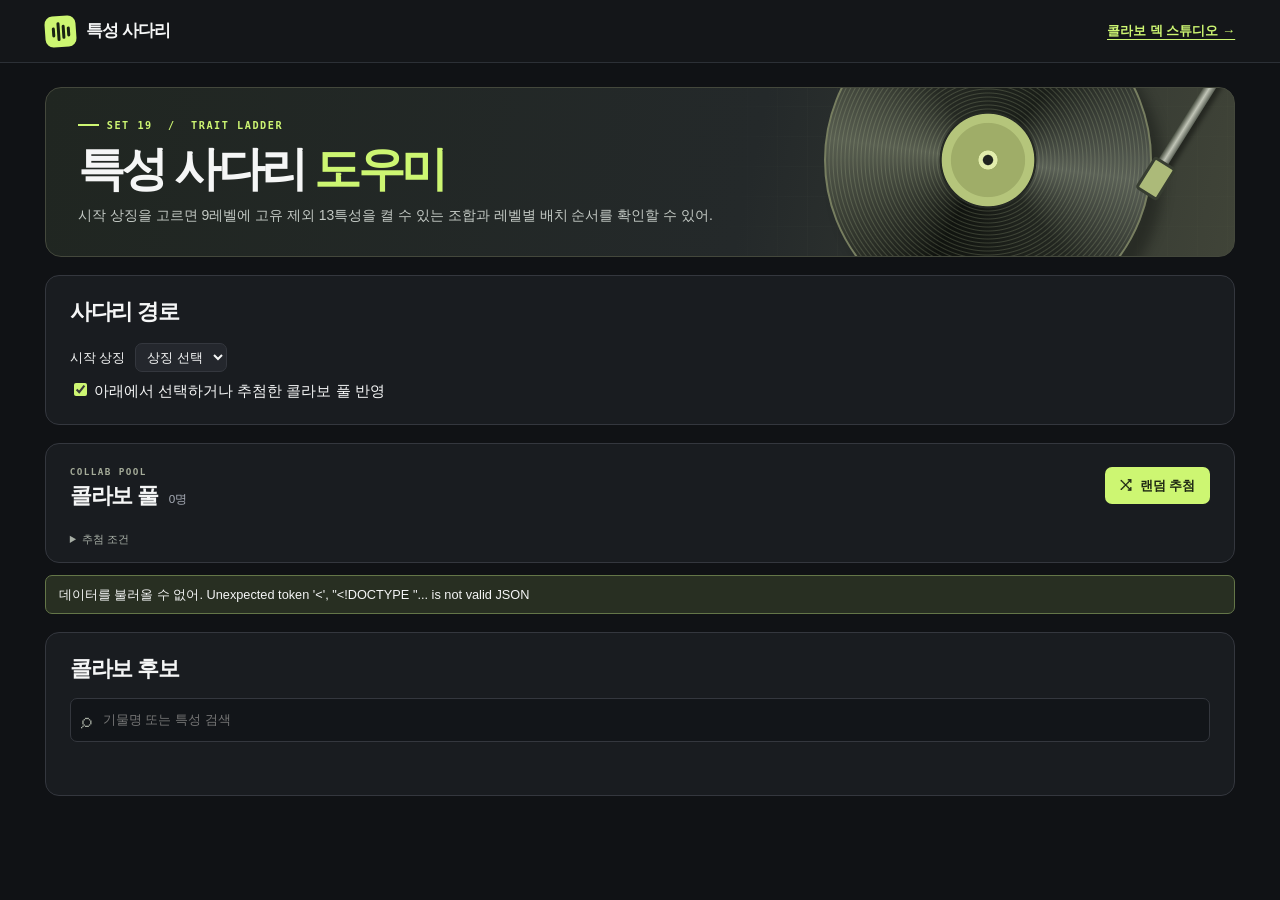
==== ladder.html @ f8aaf2e4 "Add standalone trait ladder planner and team code copying" ====
<!doctype html>
<html lang="ko" data-backend="server" data-page="ladder">
<head>
  <meta charset="utf-8">
  <meta name="viewport" content="width=device-width,initial-scale=1">
  <meta name="color-scheme" content="dark">
  <title>특성 사다리 도우미 · TFT</title>
  <link rel="stylesheet" href="./style.css">
  <script src="./ui.js" defer></script>
</head>
<body>
<header><nav class="wrap nav" aria-label="도구 이동"><div class="brand"><i class="brandmark" aria-hidden="true"><b></b><b></b><b></b><b></b></i>특성 사다리</div><a href="./index.html">콜라보 덱 스튜디오 →</a></nav></header>
<main class="wrap">
  <section class="hero">
    <div class="art" aria-hidden="true"><div class="record"></div><div class="arm"></div></div>
    <div class="hero-copy"><div class="eyebrow"><i></i> SET 19 &nbsp;/&nbsp; TRAIT LADDER</div><h1>특성 사다리 <em>도우미</em></h1><p>시작 상징을 고르면 9레벨에 고유 제외 13특성을 켤 수 있는 조합과 레벨별 배치 순서를 확인할 수 있어.</p></div>
  </section>
  <section class="panel ladder" aria-labelledby="route-heading">
    <div class="heading"><h2 id="route-heading">사다리 경로</h2></div>
    <label class="control" for="ladder-emblem">시작 상징 <select id="ladder-emblem"><option value="">상징 선택</option></select></label>
    <label><input type="checkbox" id="ladder-collab" checked> 아래에서 선택하거나 추첨한 콜라보 풀 반영</label>
    <div id="ladder-guide" aria-live="polite"></div>
  </section>
  <section class="panel pool">
    <div class="heading"><div><span class="overline">COLLAB POOL</span><h2>콜라보 풀 <small id="pool-count">0명</small></h2></div><button id="random" class="lime"><span aria-hidden="true">⤨</span> 랜덤 추첨</button></div>
    <div id="picks"></div>
    <details class="rules"><summary>추첨 조건</summary><p>1코스트 2명, 2·3코스트 각 1명, 4·5코스트 중 한 명 또는 각각 한 명을 뽑아. 해금 기물을 제외하고, 기본 특성이 2개인 기물끼리 특성이 겹치지 않는 조합이야.</p></details>
  </section>
  <div id="feedback" role="status" aria-live="polite"></div>
  <div class="workspace">
    <section class="panel library">
      <div class="heading"><h2>콜라보 후보</h2></div>
      <label class="search"><span aria-hidden="true">⌕</span><input id="search" type="search" placeholder="기물명 또는 특성 검색" aria-label="기물명 또는 특성 검색"></label>
      <div class="filters" id="costs" aria-label="코스트 필터"></div>
      <div class="sub"><span id="library-hint"></span></div>
      <div id="roster" class="roster"></div>
    </section>
  </div>
</main></body></html>
---- style.css ----
﻿:root{--bg:#101215;--panel:#191c20;--edge:#34373e;--soft:#a8adb7;--lime:#cdf672;--text:#f5f6f6;font:15px/1.5 "Inter","Malgun Gothic","맑은 고딕",sans-serif;color:var(--text);background:var(--bg)}
*{box-sizing:border-box}body{margin:0}button,input,select{font:inherit}button,select,summary{cursor:pointer}button,input,select{color:inherit}button,select,input[type=search],input[type=number]{background:#24272d;border:1px solid var(--edge);border-radius:7px}button{padding:.43rem .75rem;font-weight:650}button:hover:not(:disabled){border-color:#848d75}button:disabled{opacity:.48;cursor:default}button:focus-visible,input:focus-visible,summary:focus-visible,select:focus-visible{outline:2px solid var(--lime);outline-offset:3px}.wrap{width:min(1380px,calc(100% - 7vw));margin:auto}[hidden]{display:none!important}
header{border-bottom:1px solid #2c3036;background:#141619}.nav{height:62px;display:flex;align-items:center;justify-content:space-between}.brand{display:flex;align-items:center;gap:10px;font-size:1.13rem;font-weight:850;letter-spacing:-.05em}.brandmark{background:var(--lime);width:31px;height:31px;border-radius:8px;display:flex;gap:2px;align-items:center;justify-content:center;transform:rotate(-4deg)}.brandmark b{height:10px;width:3px;background:#192313;border-radius:3px}.brandmark b:nth-child(2){height:19px}.brandmark b:nth-child(3){height:14px}.nav>span,.overline,.eyebrow,.wave{font-family:"IBM Plex Mono",Consolas,monospace}.nav>span{font-size:.7rem;letter-spacing:.09em;color:var(--soft)}.nav>span b{margin:0 5px;color:var(--lime)}
.hero{position:relative;isolation:isolate;overflow:hidden;margin:24px 0 18px;border:1px solid #44483c;border-radius:16px;min-height:170px;display:flex;align-items:center;background:linear-gradient(102deg,#202621,#24292a 59%,#404438)}.hero-copy{padding:24px 32px}.eyebrow,.overline{font-size:.68rem;letter-spacing:.15em;font-weight:700}.eyebrow{color:var(--lime);display:flex;align-items:center;gap:8px}.eyebrow i{width:21px;height:2px;background:var(--lime)}h1,h2,h3,p{margin:0}h1{font-size:clamp(2rem,3.7vw,3.6rem);line-height:1.28;letter-spacing:-.075em;font-weight:900;margin:6px 0}h1 em{color:var(--lime);font-style:normal}.hero p{font-size:.93rem;color:#c3c9c4}.art{z-index:-1;position:absolute;right:0;top:0;width:46%;height:100%;overflow:hidden;background:repeating-linear-gradient(90deg,transparent 0 29px,#c1c99b0a 30px),repeating-linear-gradient(0deg,transparent 0 29px,#c1c99b0a 30px);mask-image:linear-gradient(90deg,transparent,#000 20%)}.record{position:absolute;right:15%;top:-55%;width:328px;aspect-ratio:1;border-radius:50%;border:2px solid #777e60;box-shadow:12px 14px 12px #10120e66;background:radial-gradient(circle,#20241f 0 2%,#e2edac 2.5% 4%,#9fad68 4.3% 16%,#b5c57b 16.4% 20%,#262a24 20.4% 21%,transparent 21.3%),repeating-radial-gradient(circle,transparent 0 2px,#b9c59a38 3px,transparent 4px),conic-gradient(from 40deg,#191d18,#5a6056 16%,#222620 28%,#10130f 47%,#585e50 66%,#242822 79%,#191d18)}.arm{position:absolute;right:8%;top:-30px;height:140px;width:11px;border-radius:8px;background:linear-gradient(90deg,#484e41,#c1c5b7,#5d6358);transform:rotate(32deg);box-shadow:5px 4px 4px #0006}.arm:after{content:"";position:absolute;bottom:-7px;left:-5px;width:20px;height:32px;background:#acba79;border:3px solid #373d31;border-radius:4px}
.panel{background:var(--panel);border:1px solid var(--edge);border-radius:14px;padding:21px 24px}.heading,.section-title,.sub,.control,.inventory-row,.team-row,.pick,.synergy{display:flex;align-items:center;justify-content:space-between;gap:10px}.overline{color:#a5ac99;font-size:.62rem}.heading h2{font-size:1.45rem;letter-spacing:-.055em;line-height:1.4}.heading small,.section-title small,summary small{color:var(--soft);font-size:.78rem;font-weight:500;letter-spacing:0}.heading h2 small{margin-left:6px}.lime{background:var(--lime);color:#1e2714;border:0;font-size:.85rem;padding:.62rem .98rem}.lime:hover:not(:disabled){background:#e0ffac}.lime span{margin-right:4px}.pool{padding-top:15px;padding-bottom:14px}#picks{display:flex;gap:8px;flex-wrap:wrap;margin-top:12px}.pick{padding:3px 8px 3px 3px;gap:7px;background:#272d25;font-size:.8rem}.pick img{width:31px;height:31px;border-radius:4px;object-fit:cover}.pick b{color:var(--soft)}.empty-picks{border:1px dashed #444941;border-radius:7px;color:#abb1a6;width:100%;padding:9px 13px;font-size:.83rem}.rules{margin-top:7px;font-size:.74rem;color:#a7aea5}.rules p{padding-top:5px}.workspace{display:grid;gap:18px;grid-template-columns:minmax(0,1fr);align-items:start;margin:18px 0 40px}.tabs{display:flex;padding:3px;border-radius:8px;background:#111316;border:1px solid #2c3035;margin:14px 0}.tabs button{flex:1;background:none;border:1px solid transparent;color:#aeb3bb;font-size:.87rem}.tabs button[aria-pressed=true]{background:#32363a;color:#f3f6eb;border-color:#474c4d}.search{display:flex;border:1px solid var(--edge);border-radius:7px;background:#121519;align-items:center;gap:8px;padding:5px 10px}.search span{font-size:1.4rem;color:#a8afa4}.search input[type=search]{width:100%;background:transparent;border:0;padding:3px;font-size:.86rem}.filters{display:flex;flex-wrap:wrap;gap:6px;margin:12px 0}.filters button{padding:3px 10px;font-size:.78rem;color:#c1c4cb}.filters button[aria-pressed=true]{background:#333d26;color:var(--lime);border-color:#657449}.sub{font-size:.75rem;color:var(--soft);margin:8px 0}.sub input,input[type=checkbox]{accent-color:var(--lime)}.roster{display:grid;grid-template-columns:repeat(auto-fill,minmax(100px,1fr));gap:8px}.unit{display:flex;flex-direction:column;text-align:left;padding:0;overflow:hidden;border:1px solid #40434a;background:#202328;min-width:0;position:relative}.unit[aria-pressed=true]{outline:1px solid var(--lime);border-color:var(--lime)}.portrait{position:relative;width:100%;height:auto;aspect-ratio:1.46;background:#353943;border-bottom:0}.champion-portrait{border:3px solid var(--cost);box-sizing:border-box}.portrait .champion-portrait{border-width:5px}.portrait img{width:100%;height:100%;object-fit:cover;display:block}.coin{position:absolute;left:5px;top:5px;background:#12151be8;color:var(--cost);font:700 .69rem/1.55 Consolas,monospace;padding:0 5px;border-radius:4px}.unit strong,.unit .traits{display:block;width:100%;white-space:nowrap;overflow:hidden;text-overflow:ellipsis;padding:0 7px}.unit strong{font-size:.88rem;margin-top:4px}.unit .traits{font-size:.67rem;font-weight:400;color:#aeb2bb;margin:1px 0 6px}.wave{color:var(--lime);letter-spacing:2px}.section-title{margin:18px 0 9px}.section-title h3{font-size:1rem;letter-spacing:-.04em}.quiet{display:block;padding:18px 12px;color:var(--soft);font-size:.83rem;background:#14171b;border:1px dashed #3a4045;border-radius:8px;text-align:center}.roster>.quiet{grid-column:1/-1}.footnote,.note{color:var(--soft);font-size:.75rem;margin-top:12px}.team-row,.synergy,.inventory-row{padding:6px 0;border-bottom:1px solid #30333a}.team-row img,.synergy img{width:36px;height:36px;object-fit:cover;border-radius:4px}.team-row button:first-child{display:flex;align-items:center;text-align:left;gap:8px;flex:1;background:none;border-color:transparent;padding:2px}.team-row button[aria-pressed=true]{background:#2d3328;border-color:#607447}.team-row button small,.team-row .result small{display:block;color:var(--soft);font-size:.72rem;font-weight:400}.team-row .result{display:flex;align-items:center;gap:8px}.team-row .remove{padding:2px 8px;color:var(--soft)}.synergy img{width:24px;height:24px;object-fit:contain}.synergy span:nth-child(2){flex:1}.synergy{font-size:.84rem}.synergy small{color:var(--soft)}.synergy.active small{color:var(--lime)}.control{font-size:.85rem;margin:8px 0}.control select,#editor select{max-width:70%}select{padding:5px 7px}#auto details{padding:8px 0;font-size:.84rem;border-bottom:1px solid var(--edge)}#build{width:100%;margin-top:12px}#unlocks,#inventory{max-height:230px;overflow:auto}#unlocks label{display:block;padding:4px}#unlocks label small{display:block;margin-left:24px;color:var(--soft)}.inventory-row input{width:62px;padding:3px}.editor{background:#23272b;padding:10px 13px;border-radius:8px;font-size:.83rem;margin:10px 0}.editor button{font-size:.76rem}.equipment{display:flex;flex-wrap:wrap;gap:5px;margin-top:6px}.muted{color:var(--soft)}#feedback:not(:empty){margin:12px 0;padding:9px 13px;border:1px solid #647648;background:#282f22;border-radius:7px;font-size:.85rem}#feedback:empty{display:none}

@media(max-width:850px){.wrap{width:calc(100% - 28px)}.workspace{gap:12px}.panel{padding:15px}.hero-copy{padding:20px}.record{right:-20%}.hero{min-height:145px}.roster{grid-template-columns:repeat(auto-fill,minmax(85px,1fr))}}
@media(max-width:650px){.workspace{grid-template-columns:minmax(0,1fr)}.roster{max-height:52vh;overflow:auto;grid-template-columns:repeat(auto-fill,minmax(82px,1fr))}.nav{height:48px}.nav>span{font-size:.58rem}.hero{margin-top:14px}.hero-copy{max-width:85%}.hero p{font-size:.78rem}.art{width:31%;opacity:.55}.record{right:-180px}.arm{display:none}.heading h2{font-size:1.25rem}.pool .lime{padding:.5rem .65rem}.heading{gap:5px}}

.lineup-results {
  display: grid;
  grid-template-columns: minmax(0, 3fr) minmax(0, 2fr);
  gap: clamp(16px, 3vw, 40px);
}
#team {
  display: grid;
  grid-template-columns: repeat(auto-fit, minmax(min(100%, 240px), 1fr));
  align-items: start;
  column-gap: 16px;
}
#team > .quiet, #team > .team-code { grid-column: 1 / -1; }
@media (max-width: 580px) {
  .lineup-results { grid-template-columns: minmax(0, 1fr); gap: 0; }
}
.unlock-controls {
  display: grid;
  grid-template-columns: minmax(0, 1fr) auto;
  align-items: start;
  gap: 8px;
}
.ladder { margin-bottom: 18px; }
.nav a { color: var(--lime); font-size: .88rem; font-weight: 650; text-underline-offset: 4px; }
.library .heading + .search { margin-top: 14px; }
.ladder > .control { justify-content: flex-start; margin-top: 16px; }
#ladder-guide h3 { margin: 18px 0 8px; font-size: 1rem; }
#ladder-guide p { font-size: .85rem; margin: 5px 0; }
.ladder-roster { display: flex; flex-wrap: wrap; gap: 6px; margin-bottom: 10px; }
.ladder-pick { display: inline-flex; align-items: center; gap: 6px; font-size: .85rem; }
.ladder-roster .ladder-pick { padding: 3px 8px 3px 3px; background: #272d25; border-radius: 5px; }
.ladder-pick img { width: 30px; height: 30px; object-fit: cover; border-radius: 3px; }
.ladder-steps { list-style: none; padding: 0; margin: 0; }
.ladder-steps li { border-top: 1px solid var(--edge); padding: 4px 0; }
.ladder-steps summary { font-size: .85rem; }
.ladder-steps summary b { display: inline-block; width: 4em; }
.ladder-steps .ladder-pick { vertical-align: middle; }
.ladder-steps small { margin-left: 10px; color: var(--lime); }
.ladder-steps p { color: var(--soft); }
.ladder-choices { display: grid; gap: 6px; }
.ladder-choice { display: grid; gap: 6px; width: 100%; padding: 10px; text-align: left; }
.ladder-choice[aria-pressed="true"] { border-color: var(--lime); }
.ladder-choice .ladder-roster { margin: 0; }
.ladder-unavailable { margin: 20px 0 12px; font-size: clamp(1.5rem, 4vw, 2.2rem); }
.ladder-extra-emblems { display: flex; align-items: center; flex-wrap: wrap; gap: 6px; margin-bottom: 12px; }
.ladder-extra-emblems button { padding: 5px; }
.ladder-extra-emblems img { display: block; width: 30px; height: 30px; object-fit: contain; }
.ladder-alternative[aria-pressed="true"] { border-color: var(--lime); }
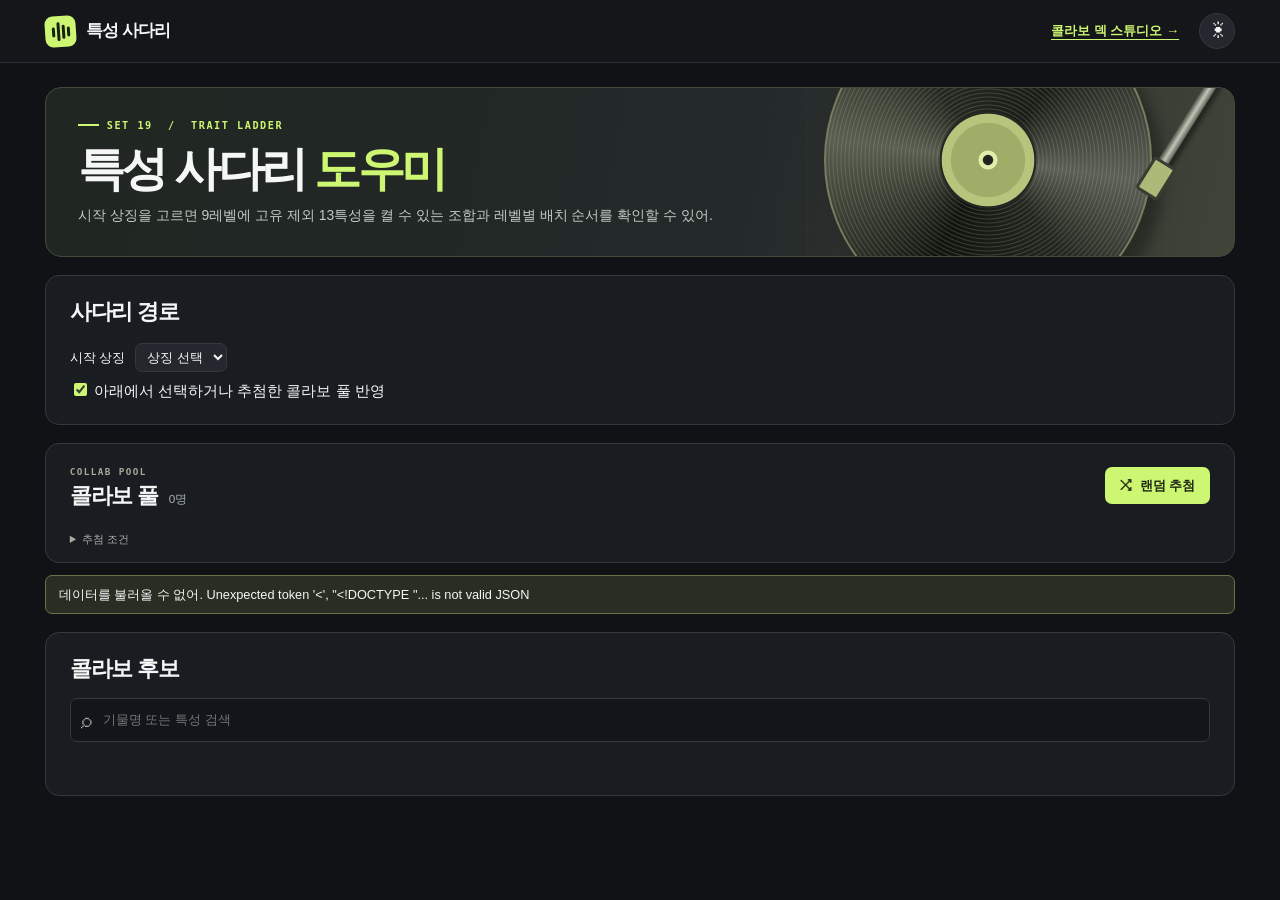
==== commit 4fc51769: "Add light theme for deck studio and trait ladder" ====
--- a/ladder.html
+++ b/ladder.html
@@ -3,13 +3,14 @@
 <head>
   <meta charset="utf-8">
   <meta name="viewport" content="width=device-width,initial-scale=1">
-  <meta name="color-scheme" content="dark">
+  <meta name="color-scheme" content="dark light">
   <title>특성 사다리 도우미 · TFT</title>
+  <script src="./theme.js"></script>
   <link rel="stylesheet" href="./style.css">
   <script src="./ui.js" defer></script>
 </head>
 <body>
-<header><nav class="wrap nav" aria-label="도구 이동"><div class="brand"><i class="brandmark" aria-hidden="true"><b></b><b></b><b></b><b></b></i>특성 사다리</div><a href="./index.html">콜라보 덱 스튜디오 →</a></nav></header>
+<header><nav class="wrap nav" aria-label="도구 이동"><div class="brand"><i class="brandmark" aria-hidden="true"><b></b><b></b><b></b><b></b></i>특성 사다리</div><div class="nav-actions"><a id="tool-link" href="./index.html">콜라보 덱 스튜디오 →</a><button type="button" id="theme-toggle" aria-label="라이트 테마" aria-pressed="false"><span aria-hidden="true">&#9728;</span></button></div></nav></header>
 <main class="wrap">
   <section class="hero">
     <div class="art" aria-hidden="true"><div class="record"></div><div class="arm"></div></div>
--- a/style.css
+++ b/style.css
@@ -54,3 +54,59 @@
 .ladder-extra-emblems button { padding: 5px; }
 .ladder-extra-emblems img { display: block; width: 30px; height: 30px; object-fit: contain; }
 .ladder-alternative[aria-pressed="true"] { border-color: var(--lime); }
+
+:root { color-scheme: dark; }
+.nav-actions { display: flex; align-items: center; gap: clamp(8px, 2vw, 20px); }
+#theme-toggle {
+  display: grid; place-items: center; width: 36px; height: 36px;
+  padding: 0; font: 22px/1 "Segoe UI Symbol", sans-serif; border-radius: 50%;
+}
+:root[data-theme="light"] {
+  color-scheme: light;
+  --bg: #f4f6f3;
+  --panel: #fff;
+  --edge: #cdd5cb;
+  --soft: #566256;
+  --lime: #42651e;
+  --text: #1a241d;
+  --surface: #f0f3ef;
+  --selected: #e9f3dc;
+}
+[data-theme="light"] header { background: #fff; border-color: var(--edge); }
+[data-theme="light"] :is(button, select, input[type=number]) { background: var(--surface); }
+[data-theme="light"] .brandmark,
+[data-theme="light"] .lime { background: #c4e98c; }
+[data-theme="light"] .lime:hover:not(:disabled) { background: #b4df73; }
+[data-theme="light"] .hero {
+  background: linear-gradient(105deg, #f7faef, #e8efdf 60%, #cad5b9);
+  border-color: #c5d1b8;
+}
+[data-theme="light"] .hero p,
+[data-theme="light"] :is(.overline, .rules, .unit .traits, .search span) { color: var(--soft); }
+[data-theme="light"] .panel { box-shadow: 0 2px 8px #20371d08; }
+[data-theme="light"] :is(.pick, .ladder-roster .ladder-pick, .team-row button[aria-pressed=true]) {
+  background: var(--selected);
+}
+[data-theme="light"] :is(.empty-picks, .quiet) {
+  background: #fafbf8; border-color: #bcc8b9; color: var(--soft);
+}
+[data-theme="light"] .tabs { background: var(--surface); border-color: var(--edge); }
+[data-theme="light"] .tabs button { color: var(--soft); background: transparent; }
+[data-theme="light"] .tabs button[aria-pressed=true] {
+  background: white; color: var(--text); border-color: #bdc9b9; box-shadow: 0 1px 3px #20371d12;
+}
+[data-theme="light"] .search { background: white; }
+[data-theme="light"] .filters button { color: var(--soft); }
+[data-theme="light"] .filters button[aria-pressed=true],
+[data-theme="light"] #feedback:not(:empty) {
+  color: var(--lime); background: var(--selected); border-color: #93ae77;
+}
+[data-theme="light"] .unit { background: white; border-color: var(--edge); }
+[data-theme="light"] .unit[aria-pressed=true] { background: var(--selected); border-color: var(--lime); }
+[data-theme="light"] :is(.team-row, .synergy, .inventory-row) { border-color: var(--edge); }
+[data-theme="light"] .editor { background: var(--surface); }
+[data-theme="light"] .synergy img { background: #364337; border-radius: 4px; }
+@media (max-width: 420px) {
+  .nav a { font-size: .76rem; }
+  .brand { font-size: 1rem; gap: 7px; }
+}
